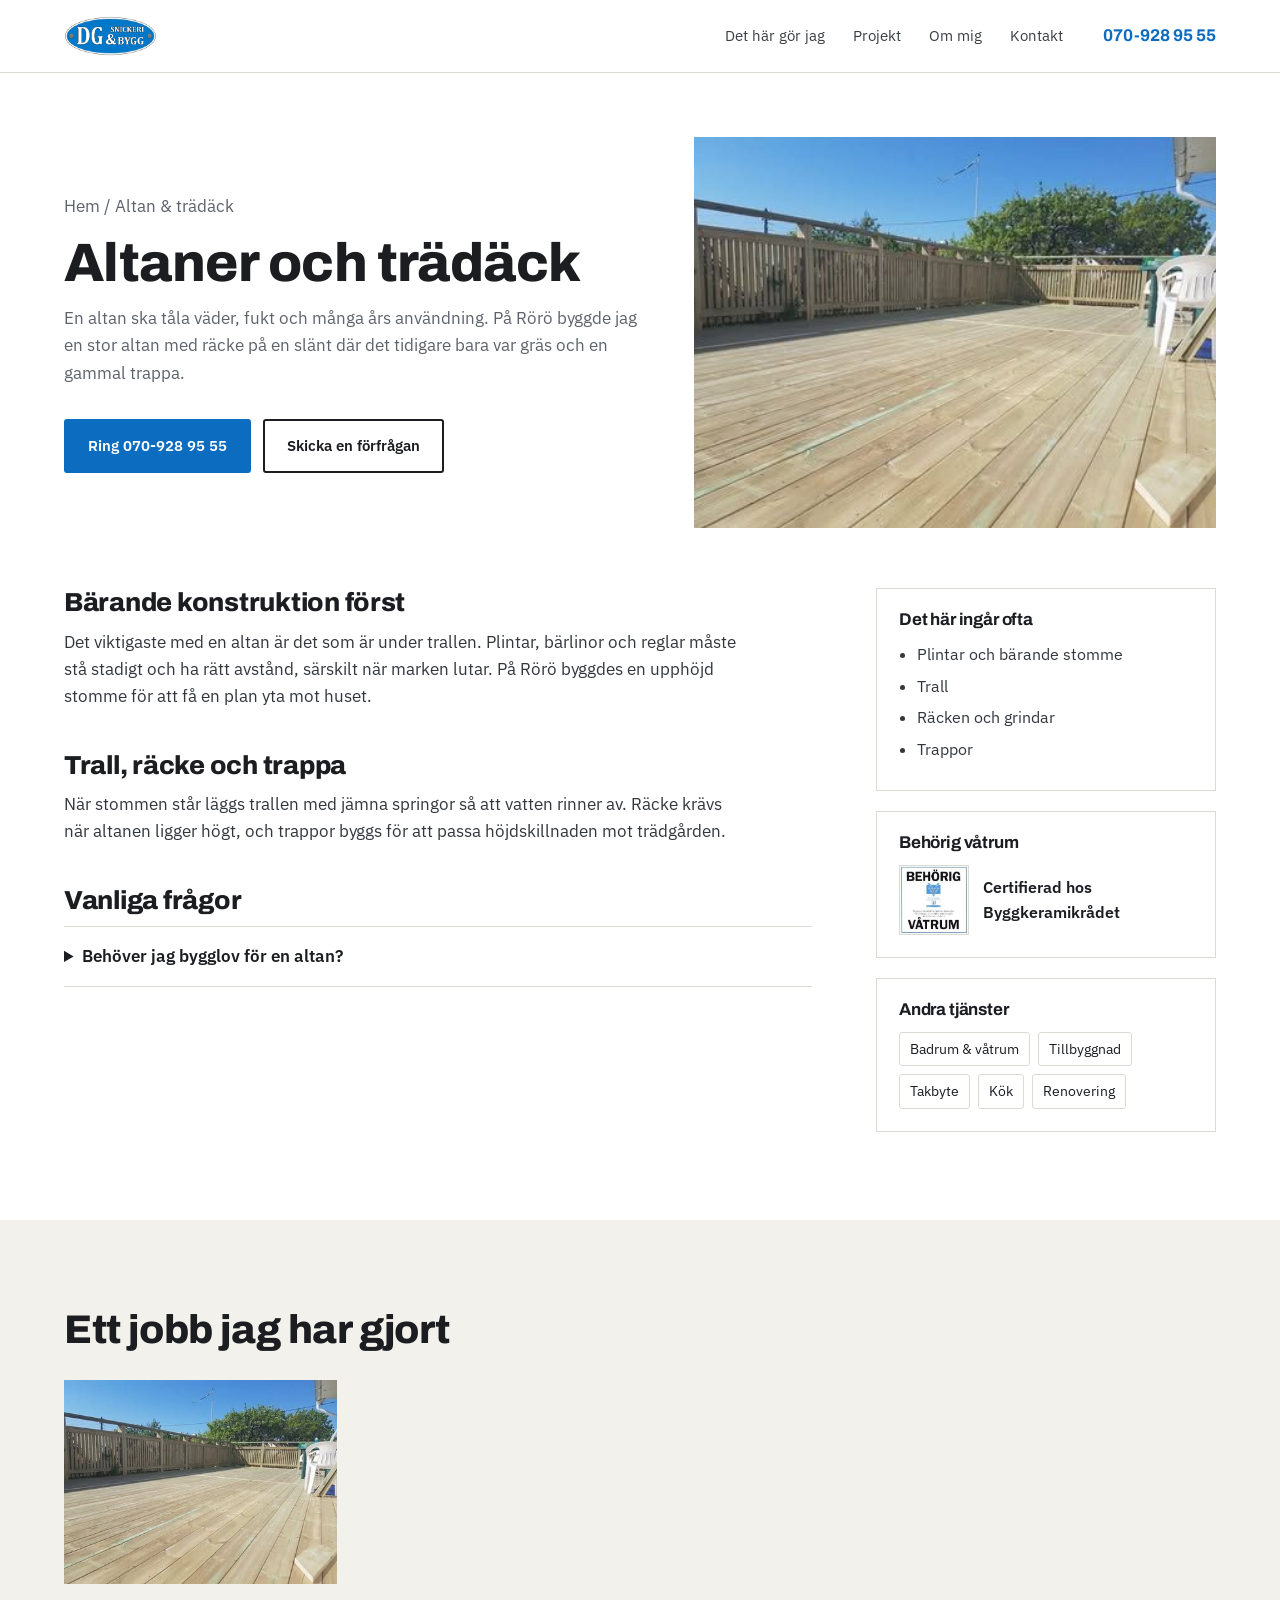
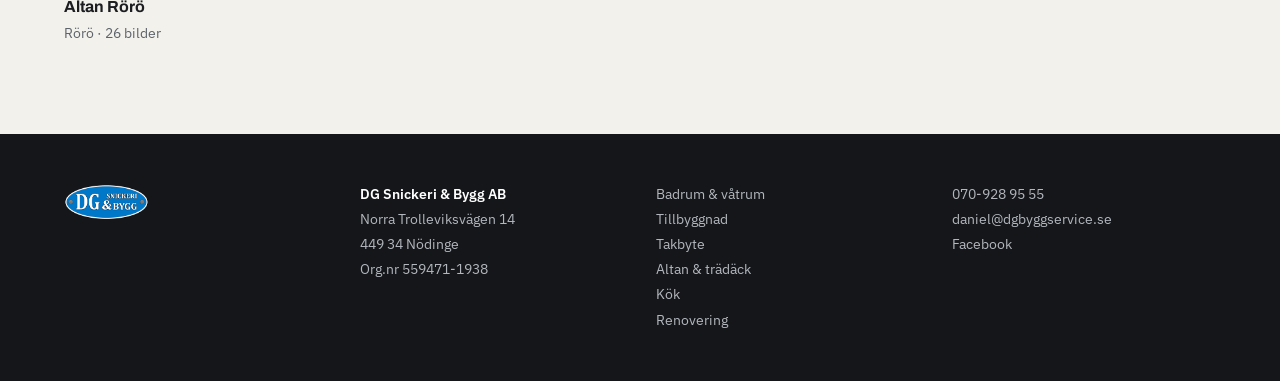
==== altan.html @ cab36a0d "Tjänstesidor med SEO-text, strukturdata och sitemap Egen sida per tjänst (badrum, tillbyggnad, takby" ====
<!doctype html>
<html lang="sv">
<head>
<meta charset="utf-8">
<meta name="viewport" content="width=device-width, initial-scale=1">
<title>Bygga altan och trädäck i Göteborgsregionen | DG Snickeri & Bygg</title>
<meta name="description" content="Altaner, trädäck, räcken och trappor byggda av snickare från Nödinge. Bärande konstruktion, trall och räcke – exempel från en altan på Rörö.">
<link rel="icon" href="assets/img/favicon.png">
<link rel="preconnect" href="https://fonts.googleapis.com">
<link rel="preconnect" href="https://fonts.gstatic.com" crossorigin>
<link href="https://fonts.googleapis.com/css2?family=Archivo:wght@600;700;800&family=IBM+Plex+Sans:wght@400;500;600&display=swap" rel="stylesheet">
<link rel="stylesheet" href="assets/css/style.css?v=4">
<script type="application/ld+json">{"@context": "https://schema.org", "@type": "Service", "name": "Altaner och trädäck", "serviceType": "Altan & trädäck", "description": "Altaner, trädäck, räcken och trappor byggda av snickare från Nödinge. Bärande konstruktion, trall och räcke – exempel från en altan på Rörö.", "provider": {"@type": "HomeAndConstructionBusiness", "name": "DG Snickeri & Bygg AB", "telephone": "+46709289555", "url": "https://elevatestudio018.github.io/dg-snickeri-bygg/"}, "areaServed": ["Ale kommun", "Kungälv", "Göteborg", "Tjörn"], "url": "https://elevatestudio018.github.io/dg-snickeri-bygg/altan.html"}</script>
<script type="application/ld+json">{"@context": "https://schema.org", "@type": "FAQPage", "mainEntity": [{"@type": "Question", "name": "Behöver jag bygglov för en altan?", "acceptedAnswer": {"@type": "Answer", "text": "En altan nära marken kräver oftast inte bygglov, men upphöjda altaner, altaner nära tomtgränsen eller inom vissa detaljplaner kan göra det. Kontrollera med kommunen."}}]}</script>
</head>
<body>
<header class="site"><div class="wrap">
  <a class="logo" href="index.html"><img src="assets/img/logo.png" alt="DG Snickeri &amp; Bygg AB"></a>
  <nav class="main"><a href="index.html#jobb">Det här gör jag</a><a href="projekt.html">Projekt</a><a href="index.html#om">Om mig</a><a href="index.html#kontakt">Kontakt</a></nav>
  <a class="hdr-phone" href="tel:0709289555">070-928 95 55</a>
  <button class="burger" aria-label="Meny"><span></span><span></span><span></span></button>
</div></header>

<section class="page-top svc-top">
  <div class="wrap svc-head">
    <div><p class="crumbs"><a href="index.html">Hem</a> / Altan &amp; trädäck</p><h1>Altaner och trädäck</h1><p class="lead">En altan ska tåla väder, fukt och många års användning. På Rörö byggde jag en stor altan med räcke på en slänt där det tidigare bara var gräs och en gammal trappa.</p>
      <div class="actions"><a class="btn" href="tel:0709289555">Ring 070-928 95 55</a><a class="btn btn-line" href="index.html#kontakt">Skicka en förfrågan</a></div></div>
    <img src="assets/projekt/altan-roro/01.jpg" alt="Altan Rörö">
  </div>
</section>
<section style="padding-top:24px">
  <div class="wrap svc-body">
    <article><h2>Bärande konstruktion först</h2><p>Det viktigaste med en altan är det som är under trallen. Plintar, bärlinor och reglar måste stå stadigt och ha rätt avstånd, särskilt när marken lutar. På Rörö byggdes en upphöjd stomme för att få en plan yta mot huset.</p><h2>Trall, räcke och trappa</h2><p>När stommen står läggs trallen med jämna springor så att vatten rinner av. Räcke krävs när altanen ligger högt, och trappor byggs för att passa höjdskillnaden mot trädgården.</p>
      <h2>Vanliga frågor</h2><div class="faq"><details><summary>Behöver jag bygglov för en altan?</summary><p>En altan nära marken kräver oftast inte bygglov, men upphöjda altaner, altaner nära tomtgränsen eller inom vissa detaljplaner kan göra det. Kontrollera med kommunen.</p></details></div>
    </article>
    <aside><div class="box"><h3>Det här ingår ofta</h3><ul><li>Plintar och bärande stomme</li><li>Trall</li><li>Räcken och grindar</li><li>Trappor</li></ul></div>
      <div class="box"><h3>Behörig våtrum</h3><div class="cert"><img src="assets/img/behorig-vatrum.jpg" alt="BKR Behörig våtrum"><span>Certifierad hos<br>Byggkeramikrådet</span></div></div>
      <div class="box"><h3>Andra tjänster</h3><div class="others"><a href="badrumsrenovering.html">Badrum & våtrum</a><a href="tillbyggnad.html">Tillbyggnad</a><a href="takbyte.html">Takbyte</a><a href="kok.html">Kök</a><a href="renovering.html">Renovering</a></div></div></aside>
  </div>
</section>
<section class="paper">
  <div class="wrap"><h2>Ett jobb jag har gjort</h2><div class="refs"><a class="refcard" href="projekt.html?kategori=Utemiljö"><img loading="lazy" src="assets/projekt/altan-roro/01.jpg" alt="Altan Rörö"><b>Altan Rörö</b><span>Rörö · 26 bilder</span></a></div></div>
</section>

<footer class="site"><div class="wrap">
  <div class="fcols">
    <div><img class="flogo" src="assets/img/logo.png" alt="DG Snickeri &amp; Bygg"></div>
    <div><b>DG Snickeri &amp; Bygg AB</b><br>Norra Trolleviksvägen 14<br>449 34 Nödinge<br>Org.nr 559471-1938</div>
    <div><a href="badrumsrenovering.html">Badrum & våtrum</a><br><a href="tillbyggnad.html">Tillbyggnad</a><br><a href="takbyte.html">Takbyte</a><br><a href="altan.html">Altan & trädäck</a><br><a href="kok.html">Kök</a><br><a href="renovering.html">Renovering</a><br></div>
    <div><a href="tel:0709289555">070-928 95 55</a><br><a href="mailto:daniel@dgbyggservice.se">daniel@dgbyggservice.se</a><br><a href="https://www.facebook.com/pages/DG-Snickeri-Bygg-AB/765867246837613" target="_blank" rel="noopener">Facebook</a></div>
  </div>
</div></footer>
<div class="lb" id="lb">
  <div class="lb-top"><div><h3 id="lb-title" style="display:inline"></h3><span id="lb-count"></span></div><button class="lb-close" aria-label="Stäng">✕</button></div>
  <div class="lb-stage"><button class="lb-nav prev" aria-label="Föregående">‹</button><img id="lb-img" alt=""><button class="lb-nav next" aria-label="Nästa">›</button></div>
  <div class="lb-thumbs"></div>
</div>
<script src="assets/data/projects.js?v=4"></script>
<script src="assets/js/main.js?v=4"></script>
</body>
</html>
---- assets/css/style.css ----
:root{
  --ink:#1b1d21;--muted:#5d636b;--line:#dcdad4;--paper:#f3f1ec;--blue:#0b6cc0;--blue-d:#08549a;--dark:#14161a;
  --max:1200px;
}
*{box-sizing:border-box;margin:0;padding:0}
html{scroll-behavior:smooth}
body{font-family:"IBM Plex Sans",system-ui,sans-serif;color:var(--ink);background:#fff;line-height:1.6;font-size:16px;-webkit-font-smoothing:antialiased}
img{display:block;max-width:100%}
a{color:inherit}
h1,h2,h3{font-family:"Archivo",sans-serif;line-height:1.1;letter-spacing:-.01em}
h2{font-size:clamp(28px,3.2vw,40px);font-weight:800;margin-bottom:28px}
.wrap{max-width:var(--max);margin:0 auto;padding:0 24px}
section{padding:88px 0}
.paper{background:var(--paper)}

.btn{display:inline-block;background:var(--blue);color:#fff;text-decoration:none;font-weight:600;font-size:15px;padding:13px 22px;border-radius:3px;border:2px solid var(--blue);cursor:pointer;font-family:inherit}
.btn:hover{background:var(--blue-d);border-color:var(--blue-d)}
.btn-line{background:transparent;color:var(--ink);border-color:var(--ink)}
.btn-line:hover{background:var(--ink);color:#fff;border-color:var(--ink)}
.more{display:inline-block;margin-top:22px;font-weight:600;color:var(--blue);text-decoration:none}
.more:hover{text-decoration:underline}

/* Header */
header.site{position:sticky;top:0;z-index:50;background:#fff;border-bottom:1px solid var(--line)}
header.site .wrap{display:flex;align-items:center;gap:40px;height:72px}
.logo img{height:44px;width:auto}
nav.main{display:flex;gap:28px;margin-left:auto;font-size:15px}
nav.main a{text-decoration:none;color:#3a3e45}
nav.main a:hover{color:var(--blue)}
.hdr-phone{font-family:Archivo;font-weight:700;font-size:17px;text-decoration:none;color:var(--blue)}
.burger{display:none;background:none;border:0;cursor:pointer;padding:6px}
.burger span{display:block;width:22px;height:2px;background:var(--ink);margin:5px 0}

/* Hero: text + real photos at close to their own resolution */
.hero{display:grid;grid-template-columns:minmax(0,1fr) minmax(0,1.15fr);min-height:calc(100vh - 72px);min-height:calc(100svh - 72px);padding:0;border-bottom:1px solid var(--line)}
.hero-text{display:flex;flex-direction:column;justify-content:center;padding:60px 56px 60px max(24px,calc((100vw - var(--max))/2 + 24px))}
.kicker{font-size:14px;color:var(--muted);margin-bottom:18px}
.hero h1{font-size:clamp(36px,4.2vw,58px);font-weight:800;margin-bottom:22px}
.lead{font-size:18px;color:#3d4249;max-width:520px}
.actions{display:flex;gap:12px;flex-wrap:wrap;margin-top:32px}
.hero-grid{display:grid;grid-template-columns:1fr 1fr 1fr;grid-template-rows:1fr 1fr;gap:6px;padding:6px 0 6px 6px;min-height:0}
.hero-grid img{width:100%;height:100%;object-fit:cover;min-height:0}
.hero-grid .g1{grid-row:span 2}
.hero-grid .g2{grid-column:span 2}

/* Jobs list */
.jobs{display:grid;grid-template-columns:1fr 1fr;gap:0 48px;border-top:1px solid var(--line)}
.job{display:grid;grid-template-columns:150px 1fr;gap:22px;padding:24px 0;border-bottom:1px solid var(--line);text-decoration:none}
.job img{width:150px;height:112px;object-fit:cover}
.job h3{font-size:21px;font-weight:700;margin-bottom:6px}
.job p{color:var(--muted);font-size:15px}
.job .ref{display:block;margin-top:8px;font-size:14px;color:var(--blue);font-weight:500}
.job:hover h3{color:var(--blue)}

/* Bathroom steps */
.split-head{display:grid;grid-template-columns:1.2fr 1fr;gap:48px;align-items:end;margin-bottom:32px}
.split-head h2{margin:0}
.split-head p{color:var(--muted)}
.steps{display:grid;grid-template-columns:repeat(6,1fr);gap:10px}
.steps img{width:100%;aspect-ratio:3/4;object-fit:cover}
.steps figcaption{font-size:14px;margin-top:8px;color:#3d4249}
.steps b{font-family:Archivo;color:var(--blue);margin-right:4px}

/* Before / after */
.ba{display:grid;grid-template-columns:1fr 1fr 1fr;gap:24px;align-items:start}
.ba p{color:var(--muted)}
.ba figure img{width:100%;aspect-ratio:3/4;object-fit:cover}
.ba figcaption{font-family:Archivo;font-weight:700;margin-top:8px}

/* About */
.about{display:grid;grid-template-columns:5fr 7fr;gap:64px;align-items:center}
.portrait{width:100%;aspect-ratio:4/5;object-fit:cover;object-position:center 35%}
.about p{margin-bottom:14px;font-size:17px;max-width:600px}
.cert{display:flex;align-items:center;gap:14px;margin-top:26px;font-weight:600}
.cert img{width:70px;height:70px;object-fit:cover;border:1px solid var(--line)}
.cert small{font-weight:400;color:var(--muted)}

/* Contact */
.contact{display:grid;grid-template-columns:1fr 1fr;gap:72px}
.contact p{margin-bottom:14px;color:#3d4249}
.contact .big a{font-family:Archivo;font-weight:800;font-size:clamp(30px,3.6vw,44px);color:var(--blue);text-decoration:none}
.contact .fb{color:var(--muted);font-size:15px}
form.quote{display:grid;gap:14px;align-content:start}
.form-intro{color:var(--muted)}
form.quote label{display:grid;gap:5px;font-size:14px;font-weight:500}
form.quote input,form.quote textarea{font:inherit;font-size:15px;padding:11px 12px;border:1px solid #c9c6bf;border-radius:3px;background:#fff}
form.quote input:focus,form.quote textarea:focus{outline:2px solid var(--blue);border-color:transparent}
form.quote textarea{min-height:120px;resize:vertical}
form.quote .btn{justify-self:start}

/* Footer */
footer.site{background:var(--dark);color:#b3b7bd;padding:48px 0;font-size:14px;line-height:1.8}
footer.site a{color:#b3b7bd;text-decoration:none}
footer.site a:hover{color:#fff}
footer.site b{color:#fff;font-weight:600}
.fcols{display:grid;grid-template-columns:1fr 1fr 1fr;gap:32px;align-items:start}
.flogo{height:40px}

/* Projects page */
.page-top{padding:64px 0 36px}
.page-top h1{font-size:clamp(36px,4.5vw,54px);font-weight:800;margin-bottom:12px}
.page-top p{color:var(--muted);max-width:620px;font-size:17px}
.filters{display:flex;gap:8px;flex-wrap:wrap;margin-bottom:32px}
.filters button{font:inherit;font-size:14px;padding:7px 14px;border:1px solid var(--line);background:#fff;border-radius:3px;cursor:pointer}
.filters button.on,.filters button:hover{background:var(--ink);color:#fff;border-color:var(--ink)}
.pcards{display:grid;grid-template-columns:repeat(3,1fr);gap:32px 24px}
.pcard{cursor:pointer}
.pcard .ph{position:relative;aspect-ratio:4/3;overflow:hidden;background:var(--paper)}
.pcard .ph img{width:100%;height:100%;object-fit:cover}
.pcard .cnt{position:absolute;right:0;bottom:0;background:var(--ink);color:#fff;font-size:12px;padding:3px 8px}
.pc-t{display:flex;justify-content:space-between;align-items:baseline;gap:10px;margin-top:12px}
.pc-t h3{font-size:18px;font-weight:700}
.pcard:hover h3{color:var(--blue)}
.tag{font-size:13px;color:var(--muted);white-space:nowrap}
.pcard p{color:var(--muted);font-size:14px}

/* Lightbox */
.lb{position:fixed;inset:0;background:rgba(10,11,13,.96);z-index:100;display:none;flex-direction:column}
.lb.open{display:flex}
.lb-top{display:flex;justify-content:space-between;align-items:center;padding:16px 24px;color:#fff}
.lb-top h3{font-size:17px}.lb-top span{color:#9aa0a8;font-size:13px;margin-left:12px}
.lb-close,.lb-nav{background:rgba(255,255,255,.1);border:0;color:#fff;width:44px;height:44px;border-radius:3px;cursor:pointer;font-size:22px;display:grid;place-items:center;flex:0 0 auto}
.lb-close:hover,.lb-nav:hover{background:rgba(255,255,255,.22)}
.lb-stage{flex:1;display:flex;align-items:center;justify-content:center;gap:16px;padding:0 20px;min-height:0}
.lb-stage img{max-height:100%;max-width:calc(100% - 140px);object-fit:contain}
.lb-thumbs{display:flex;gap:6px;overflow-x:auto;padding:14px 24px}
.lb-thumbs img{height:60px;width:80px;object-fit:cover;opacity:.45;cursor:pointer;flex:0 0 auto}
.lb-thumbs img.on{opacity:1;outline:2px solid var(--blue)}

/* No scroll-in animations */
.reveal{opacity:1}

@media (max-width:1024px){
  nav.main{display:none}
  .burger{display:block}
  .hdr-phone{margin-left:auto}
  nav.main.open{display:flex;position:absolute;top:72px;left:0;right:0;flex-direction:column;background:#fff;padding:18px 24px;border-bottom:1px solid var(--line);gap:14px;margin:0}
  .hero{grid-template-columns:1fr;min-height:0}
  .hero-text{padding:56px 24px 40px}
  .hero-grid{height:60vh;padding:0 6px 6px}
  .jobs,.about,.contact,.split-head{grid-template-columns:1fr;gap:32px}
  .steps{grid-template-columns:repeat(3,1fr)}
  .ba{grid-template-columns:1fr 1fr}
  .ba>div{grid-column:1/-1}
  .pcards{grid-template-columns:1fr 1fr}
}
@media (max-width:640px){
  section{padding:64px 0}
  .wrap{padding:0 16px}
  .hero-text{padding:44px 16px 32px}
  .hdr-phone{font-size:15px}
  .hero-grid{grid-template-columns:1fr 1fr;grid-template-rows:1fr 1fr 1fr;height:80vh}
  .hero-grid .g1{grid-row:span 1}
  .job{grid-template-columns:96px 1fr;gap:16px}
  .job img{width:96px;height:80px}
  .steps{grid-template-columns:1fr 1fr}
  .pcards,.fcols{grid-template-columns:1fr}
  .lb-stage img{max-width:100%}
  .lb-nav{position:absolute;bottom:96px}
  .lb-nav.prev{left:20px}.lb-nav.next{right:20px}
}

/* Service pages */
.crumbs{font-size:14px;color:var(--muted);margin-bottom:14px}
.crumbs a{text-decoration:none}.crumbs a:hover{color:var(--blue)}
.svc-head{display:grid;grid-template-columns:1.1fr 1fr;gap:56px;align-items:center}
.svc-head img{width:100%;aspect-ratio:4/3;object-fit:cover}
.svc-head .lead{margin-top:6px}
.svc-body{display:grid;grid-template-columns:minmax(0,1fr) 340px;gap:64px;align-items:start}
.svc-body article h2{font-size:26px;margin:40px 0 12px}
.svc-body article h2:first-child{margin-top:0}
.svc-body article p{font-size:17px;color:#33373d;max-width:680px}
.faq details{border-top:1px solid var(--line);padding:16px 0}
.faq details:last-child{border-bottom:1px solid var(--line)}
.faq summary{font-weight:600;cursor:pointer;font-size:17px}
.faq details p{margin-top:10px;font-size:16px}
aside{display:grid;gap:20px;position:sticky;top:96px}
.box{border:1px solid var(--line);padding:22px}
.box h3{font-size:17px;margin-bottom:12px}
.box ul{padding-left:18px;color:#33373d}
.box li{margin-bottom:6px}
.box .cert{margin:0}
.others{display:flex;flex-wrap:wrap;gap:8px}
.others a{font-size:14px;border:1px solid var(--line);padding:5px 10px;text-decoration:none;border-radius:3px}
.others a:hover{border-color:var(--ink)}
.refs{display:grid;grid-template-columns:repeat(4,1fr);gap:20px}
.refcard{text-decoration:none}
.refcard img{width:100%;aspect-ratio:4/3;object-fit:cover;margin-bottom:10px}
.refcard b{display:block;font-family:Archivo}
.refcard span{font-size:14px;color:var(--muted)}
.refcard:hover b{color:var(--blue)}
.fcols{grid-template-columns:1fr 1fr 1fr 1fr}
@media (max-width:1024px){.svc-head,.svc-body{grid-template-columns:1fr;gap:32px}aside{position:static}.refs{grid-template-columns:1fr 1fr}.fcols{grid-template-columns:1fr 1fr}}
@media (max-width:640px){.refs,.fcols{grid-template-columns:1fr}}
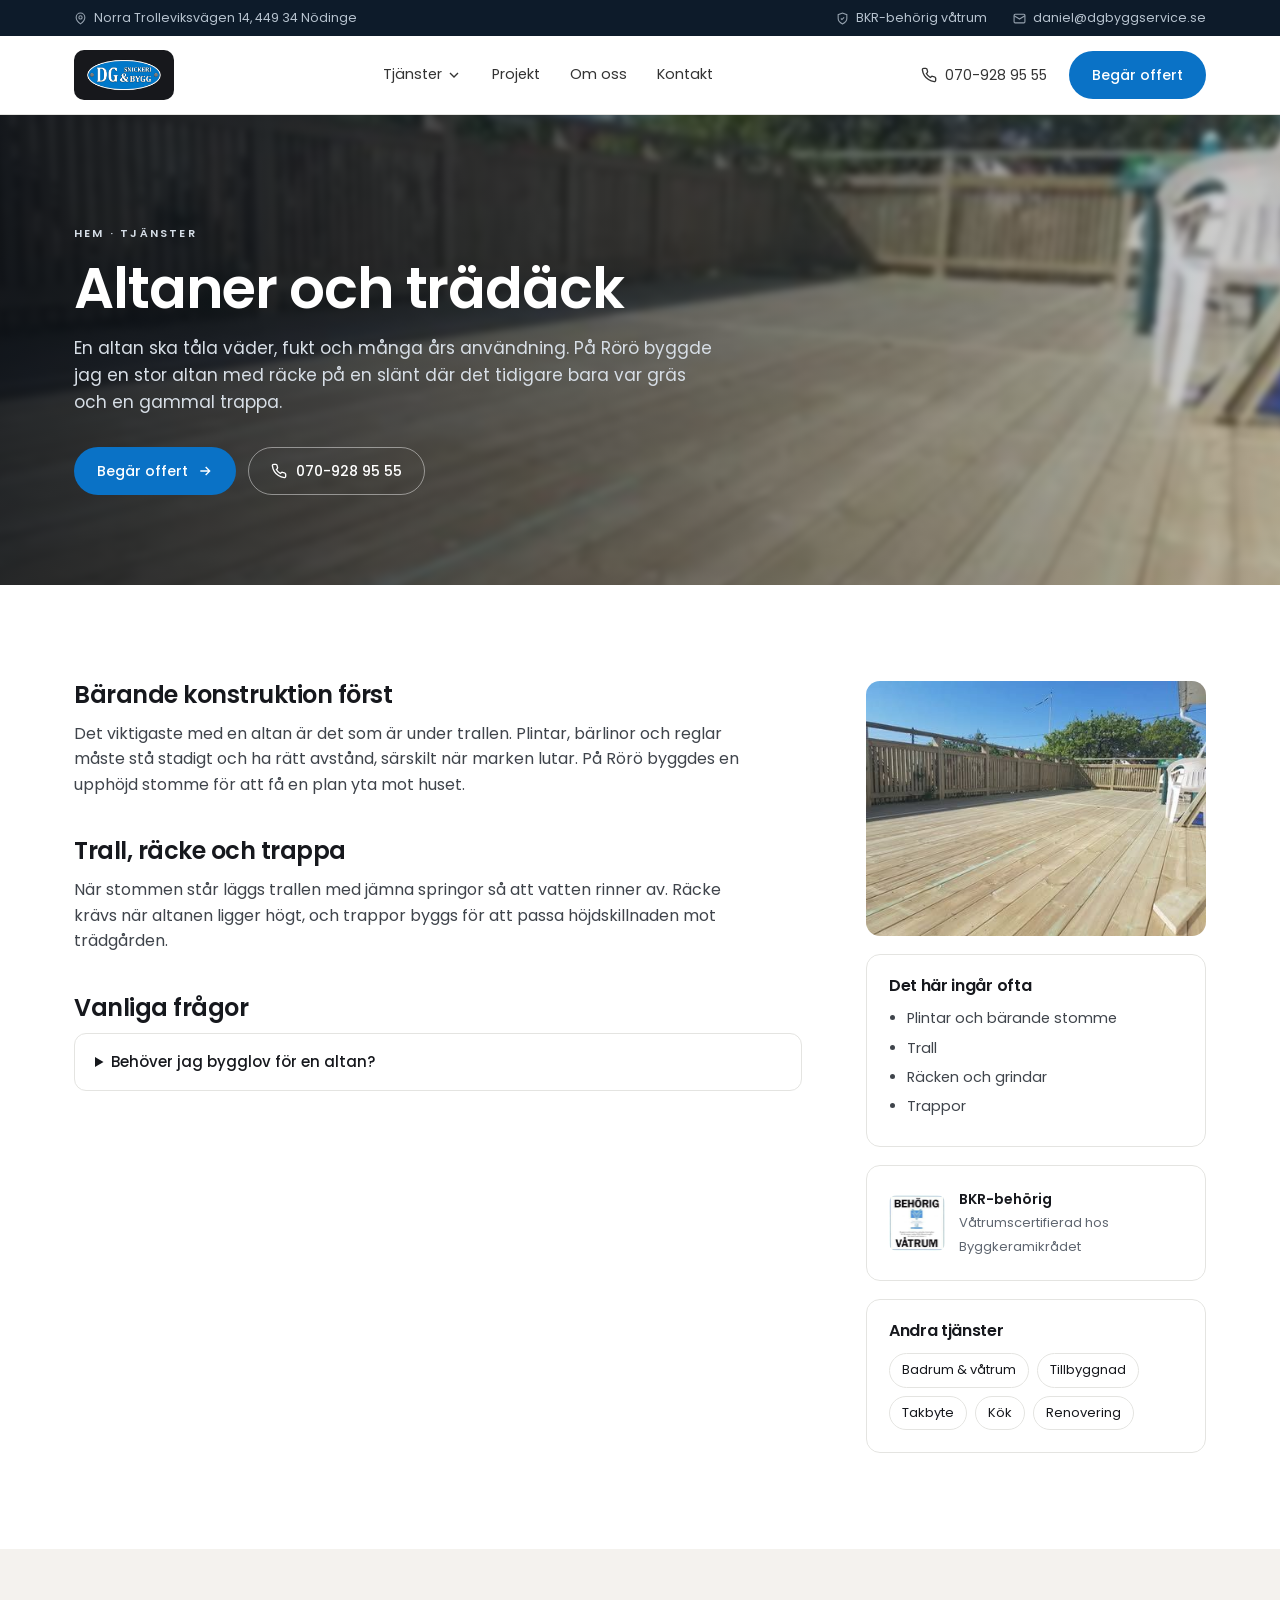
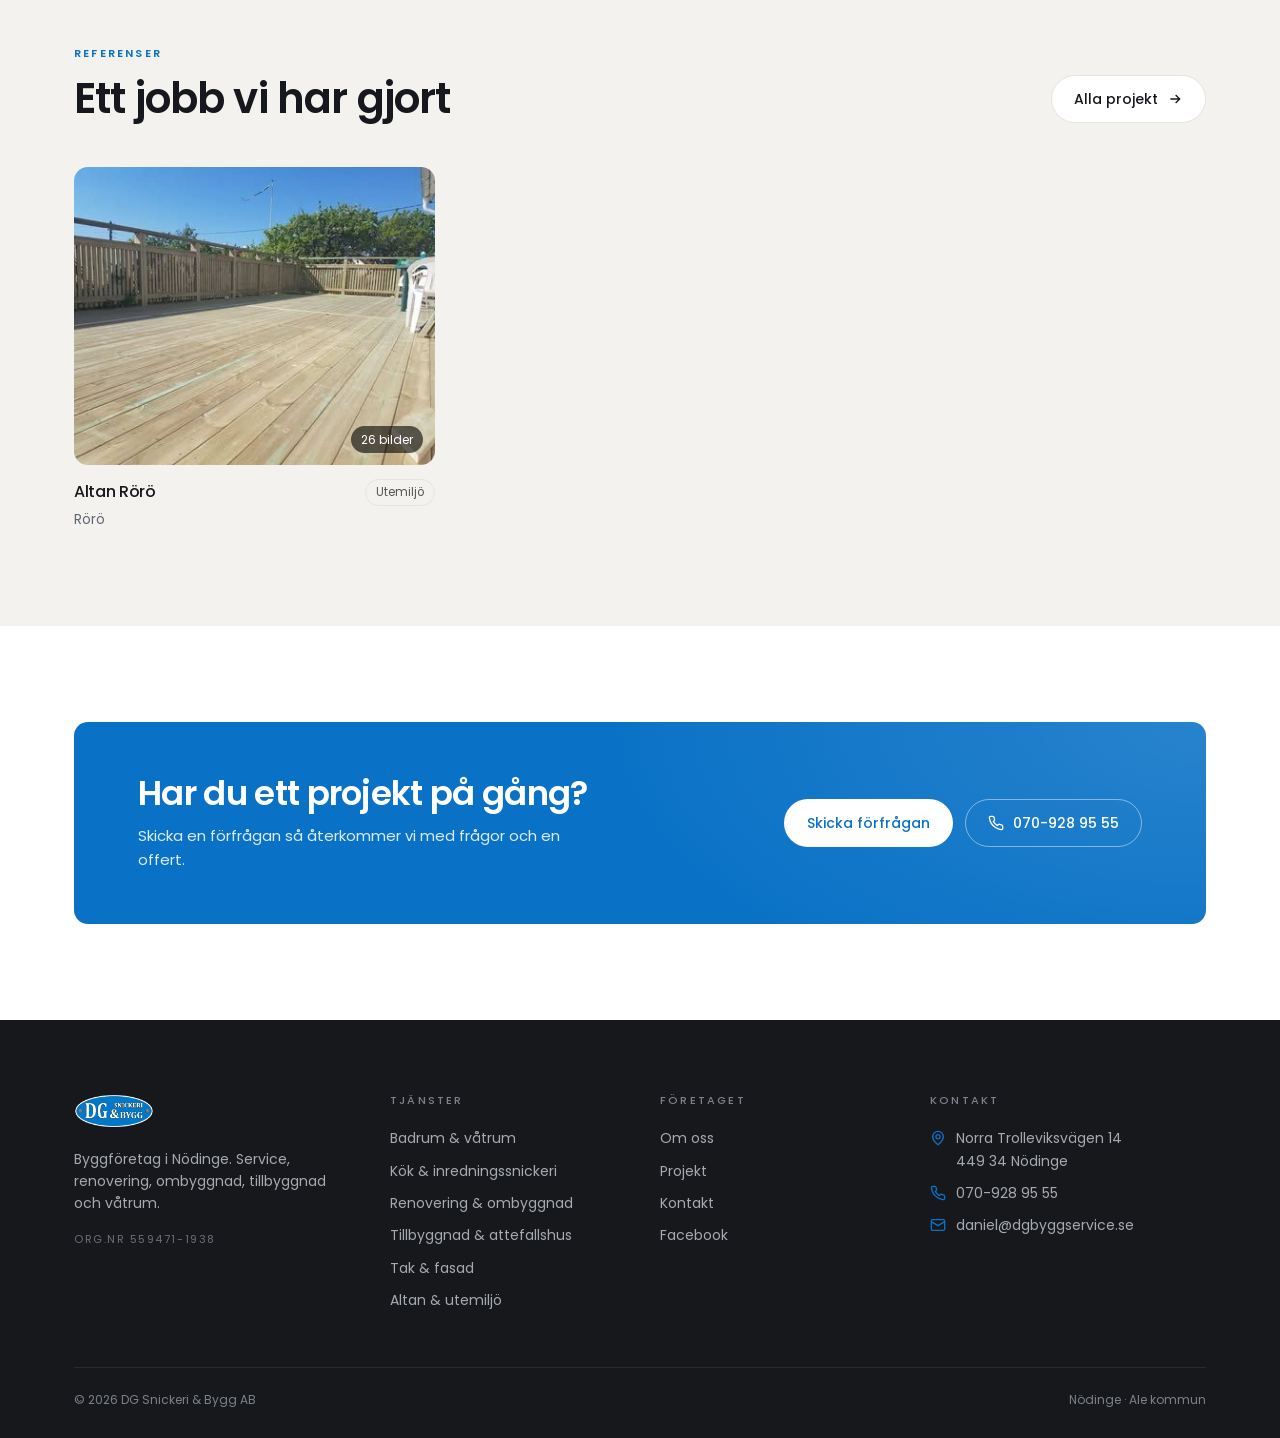
==== commit dcb5ed92: "Tjänstesidor med SEO-text, strukturdata och sitemap En sida per tjänst i sajtens nuvarande design, m" ====
--- a/altan.html
+++ b/altan.html
@@ -5,50 +5,77 @@
 <meta name="viewport" content="width=device-width, initial-scale=1">
 <title>Bygga altan och trädäck i Göteborgsregionen | DG Snickeri & Bygg</title>
 <meta name="description" content="Altaner, trädäck, räcken och trappor byggda av snickare från Nödinge. Bärande konstruktion, trall och räcke – exempel från en altan på Rörö.">
+<meta property="og:title" content="Bygga altan och trädäck i Göteborgsregionen | DG Snickeri & Bygg">
+<meta property="og:description" content="Altaner, trädäck, räcken och trappor byggda av snickare från Nödinge. Bärande konstruktion, trall och räcke – exempel från en altan på Rörö.">
+<meta property="og:image" content="https://elevatestudio018.github.io/dg-snickeri-bygg/assets/img/hero.jpg">
 <link rel="icon" href="assets/img/favicon.png">
 <link rel="preconnect" href="https://fonts.googleapis.com">
 <link rel="preconnect" href="https://fonts.gstatic.com" crossorigin>
-<link href="https://fonts.googleapis.com/css2?family=Archivo:wght@600;700;800&family=IBM+Plex+Sans:wght@400;500;600&display=swap" rel="stylesheet">
+<link href="https://fonts.googleapis.com/css2?family=Poppins:wght@400;500;600;700&display=swap" rel="stylesheet">
 <link rel="stylesheet" href="assets/css/style.css?v=4">
 <script type="application/ld+json">{"@context": "https://schema.org", "@type": "Service", "name": "Altaner och trädäck", "serviceType": "Altan & trädäck", "description": "Altaner, trädäck, räcken och trappor byggda av snickare från Nödinge. Bärande konstruktion, trall och räcke – exempel från en altan på Rörö.", "provider": {"@type": "HomeAndConstructionBusiness", "name": "DG Snickeri & Bygg AB", "telephone": "+46709289555", "url": "https://elevatestudio018.github.io/dg-snickeri-bygg/"}, "areaServed": ["Ale kommun", "Kungälv", "Göteborg", "Tjörn"], "url": "https://elevatestudio018.github.io/dg-snickeri-bygg/altan.html"}</script>
 <script type="application/ld+json">{"@context": "https://schema.org", "@type": "FAQPage", "mainEntity": [{"@type": "Question", "name": "Behöver jag bygglov för en altan?", "acceptedAnswer": {"@type": "Answer", "text": "En altan nära marken kräver oftast inte bygglov, men upphöjda altaner, altaner nära tomtgränsen eller inom vissa detaljplaner kan göra det. Kontrollera med kommunen."}}]}</script>
 </head>
 <body>
+<div class="topbar"><div class="wrap">
+  <span><svg viewBox="0 0 24 24" fill="none" stroke="currentColor" stroke-width="2"><path d="M20 10c0 6-8 12-8 12s-8-6-8-12a8 8 0 0 1 16 0z"/><circle cx="12" cy="10" r="3"/></svg>Norra Trolleviksvägen 14, 449 34 Nödinge</span>
+  <span class="tb-r"><span><svg viewBox="0 0 24 24" fill="none" stroke="currentColor" stroke-width="2"><path d="M12 22s8-4 8-10V5l-8-3-8 3v7c0 6 8 10 8 10z"/><path d="m9 12 2 2 4-4"/></svg>BKR-behörig våtrum</span><a href="mailto:daniel@dgbyggservice.se"><svg viewBox="0 0 24 24" fill="none" stroke="currentColor" stroke-width="2"><rect x="2" y="4" width="20" height="16" rx="2"/><path d="m22 7-10 6L2 7"/></svg>daniel@dgbyggservice.se</a></span>
+</div></div>
 <header class="site"><div class="wrap">
   <a class="logo" href="index.html"><img src="assets/img/logo.png" alt="DG Snickeri &amp; Bygg AB"></a>
-  <nav class="main"><a href="index.html#jobb">Det här gör jag</a><a href="projekt.html">Projekt</a><a href="index.html#om">Om mig</a><a href="index.html#kontakt">Kontakt</a></nav>
-  <a class="hdr-phone" href="tel:0709289555">070-928 95 55</a>
-  <button class="burger" aria-label="Meny"><span></span><span></span><span></span></button>
+  <nav class="main">
+    <div class="dd"><a href="index.html#tjanster">Tjänster <svg viewBox="0 0 24 24" fill="none" stroke="currentColor" stroke-width="2"><path d="m6 9 6 6 6-6"/></svg></a><div class="dd-menu"><a href="badrumsrenovering.html">Badrum & våtrum</a><a href="kok.html">Kök & inredningssnickeri</a><a href="renovering.html">Renovering & ombyggnad</a><a href="tillbyggnad.html">Tillbyggnad & attefallshus</a><a href="takbyte.html">Tak & fasad</a><a href="altan.html">Altan & utemiljö</a></div></div>
+    <a href="projekt.html">Projekt</a><a href="index.html#om-oss">Om oss</a><a href="index.html#kontakt">Kontakt</a>
+  </nav>
+  <div class="hdr-cta">
+    <a class="hdr-phone" href="tel:0709289555"><svg viewBox="0 0 24 24" fill="none" stroke="currentColor" stroke-width="2"><path d="M22 16.9v3a2 2 0 0 1-2.2 2 19.8 19.8 0 0 1-8.6-3.1 19.5 19.5 0 0 1-6-6A19.8 19.8 0 0 1 2.1 4.2 2 2 0 0 1 4.1 2h3a2 2 0 0 1 2 1.7c.1.9.4 1.8.7 2.7a2 2 0 0 1-.5 2.1L8 9.8a16 16 0 0 0 6 6l1.3-1.3a2 2 0 0 1 2.1-.4c.9.3 1.8.6 2.7.7a2 2 0 0 1 1.7 2z"/></svg> 070-928 95 55</a>
+    <a class="btn btn-primary" href="index.html#kontakt">Begär offert</a>
+    <button class="burger" aria-label="Meny"><span></span><span></span><span></span></button>
+  </div>
 </div></header>
 
-<section class="page-top svc-top">
-  <div class="wrap svc-head">
-    <div><p class="crumbs"><a href="index.html">Hem</a> / Altan &amp; trädäck</p><h1>Altaner och trädäck</h1><p class="lead">En altan ska tåla väder, fukt och många års användning. På Rörö byggde jag en stor altan med räcke på en slänt där det tidigare bara var gräs och en gammal trappa.</p>
-      <div class="actions"><a class="btn" href="tel:0709289555">Ring 070-928 95 55</a><a class="btn btn-line" href="index.html#kontakt">Skicka en förfrågan</a></div></div>
-    <img src="assets/projekt/altan-roro/01.jpg" alt="Altan Rörö">
+<section class="phead">
+  <div class="hero-bg" style="background-image:url('assets/projekt/altan-roro/01.jpg');filter:blur(3px);transform:scale(1.05)"></div>
+  <div class="wrap"><span class="eyebrow light"><a href="index.html">Hem</a> · Tjänster</span><h1>Altaner och trädäck</h1>
+    <p class="lead">En altan ska tåla väder, fukt och många års användning. På Rörö byggde jag en stor altan med räcke på en slänt där det tidigare bara var gräs och en gammal trappa.</p>
+    <div class="actions" style="display:flex;gap:12px;flex-wrap:wrap;margin-top:30px"><a class="btn btn-primary" href="index.html#kontakt">Begär offert <svg viewBox="0 0 24 24" fill="none" stroke="currentColor" stroke-width="2"><path d="M5 12h14M13 6l6 6-6 6"/></svg></a><a class="btn btn-ghost-light" href="tel:0709289555"><svg viewBox="0 0 24 24" fill="none" stroke="currentColor" stroke-width="2"><path d="M22 16.9v3a2 2 0 0 1-2.2 2 19.8 19.8 0 0 1-8.6-3.1 19.5 19.5 0 0 1-6-6A19.8 19.8 0 0 1 2.1 4.2 2 2 0 0 1 4.1 2h3a2 2 0 0 1 2 1.7c.1.9.4 1.8.7 2.7a2 2 0 0 1-.5 2.1L8 9.8a16 16 0 0 0 6 6l1.3-1.3a2 2 0 0 1 2.1-.4c.9.3 1.8.6 2.7.7a2 2 0 0 1 1.7 2z"/></svg> 070-928 95 55</a></div></div>
+</section>
+<section>
+  <div class="wrap svc-body">
+    <article><h2>Bärande konstruktion först</h2><p>Det viktigaste med en altan är det som är under trallen. Plintar, bärlinor och reglar måste stå stadigt och ha rätt avstånd, särskilt när marken lutar. På Rörö byggdes en upphöjd stomme för att få en plan yta mot huset.</p><h2>Trall, räcke och trappa</h2><p>När stommen står läggs trallen med jämna springor så att vatten rinner av. Räcke krävs när altanen ligger högt, och trappor byggs för att passa höjdskillnaden mot trädgården.</p>
+      <h2>Vanliga frågor</h2><div class="faq"><details><summary>Behöver jag bygglov för en altan?</summary><p>En altan nära marken kräver oftast inte bygglov, men upphöjda altaner, altaner nära tomtgränsen eller inom vissa detaljplaner kan göra det. Kontrollera med kommunen.</p></details></div></article>
+    <aside>
+      <img class="aside-img" src="assets/projekt/altan-roro/01.jpg" alt="Altan Rörö">
+      <div class="box"><h3>Det här ingår ofta</h3><ul><li>Plintar och bärande stomme</li><li>Trall</li><li>Räcken och grindar</li><li>Trappor</li></ul></div>
+      <div class="box"><div class="bkr"><img src="assets/img/behorig-vatrum.jpg" alt="BKR Behörig våtrum"><div><b>BKR-behörig</b><span>Våtrumscertifierad hos Byggkeramikrådet</span></div></div></div>
+      <div class="box"><h3>Andra tjänster</h3><div class="others"><a href="badrumsrenovering.html">Badrum & våtrum</a><a href="tillbyggnad.html">Tillbyggnad</a><a href="takbyte.html">Takbyte</a><a href="kok.html">Kök</a><a href="renovering.html">Renovering</a></div></div>
+    </aside>
   </div>
 </section>
-<section style="padding-top:24px">
-  <div class="wrap svc-body">
-    <article><h2>Bärande konstruktion först</h2><p>Det viktigaste med en altan är det som är under trallen. Plintar, bärlinor och reglar måste stå stadigt och ha rätt avstånd, särskilt när marken lutar. På Rörö byggdes en upphöjd stomme för att få en plan yta mot huset.</p><h2>Trall, räcke och trappa</h2><p>När stommen står läggs trallen med jämna springor så att vatten rinner av. Räcke krävs när altanen ligger högt, och trappor byggs för att passa höjdskillnaden mot trädgården.</p>
-      <h2>Vanliga frågor</h2><div class="faq"><details><summary>Behöver jag bygglov för en altan?</summary><p>En altan nära marken kräver oftast inte bygglov, men upphöjda altaner, altaner nära tomtgränsen eller inom vissa detaljplaner kan göra det. Kontrollera med kommunen.</p></details></div>
-    </article>
-    <aside><div class="box"><h3>Det här ingår ofta</h3><ul><li>Plintar och bärande stomme</li><li>Trall</li><li>Räcken och grindar</li><li>Trappor</li></ul></div>
-      <div class="box"><h3>Behörig våtrum</h3><div class="cert"><img src="assets/img/behorig-vatrum.jpg" alt="BKR Behörig våtrum"><span>Certifierad hos<br>Byggkeramikrådet</span></div></div>
-      <div class="box"><h3>Andra tjänster</h3><div class="others"><a href="badrumsrenovering.html">Badrum & våtrum</a><a href="tillbyggnad.html">Tillbyggnad</a><a href="takbyte.html">Takbyte</a><a href="kok.html">Kök</a><a href="renovering.html">Renovering</a></div></div></aside>
-  </div>
+<section class="beige">
+  <div class="wrap"><div class="sec-head"><div><span class="eyebrow">Referenser</span><h2>Ett jobb vi har gjort</h2></div>
+    <a class="btn btn-outline" href="projekt.html">Alla projekt <svg viewBox="0 0 24 24" fill="none" stroke="currentColor" stroke-width="2"><path d="M5 12h14M13 6l6 6-6 6"/></svg></a></div>
+    <div class="pcards"><a class="pcard" href="projekt.html?kategori=Utemiljö"><div class="ph"><img loading="lazy" src="assets/projekt/altan-roro/01.jpg" alt="Altan Rörö"><span class="cnt">26 bilder</span></div><div class="pc-t"><h3>Altan Rörö</h3><span class="tag">Utemiljö</span></div><p>Rörö</p></a></div></div>
 </section>
-<section class="paper">
-  <div class="wrap"><h2>Ett jobb jag har gjort</h2><div class="refs"><a class="refcard" href="projekt.html?kategori=Utemiljö"><img loading="lazy" src="assets/projekt/altan-roro/01.jpg" alt="Altan Rörö"><b>Altan Rörö</b><span>Rörö · 26 bilder</span></a></div></div>
-</section>
+<div style="padding-top:96px"></div>
+<section class="cta-wrap"><div class="wrap"><div class="cta-box reveal">
+  <div><h2>Har du ett projekt på gång?</h2><p>Skicka en förfrågan så återkommer vi med frågor och en offert.</p></div>
+  <div class="cta-btns"><a class="btn btn-white" href="index.html#kontakt">Skicka förfrågan</a><a class="btn btn-ghost-light" href="tel:0709289555"><svg viewBox="0 0 24 24" fill="none" stroke="currentColor" stroke-width="2"><path d="M22 16.9v3a2 2 0 0 1-2.2 2 19.8 19.8 0 0 1-8.6-3.1 19.5 19.5 0 0 1-6-6A19.8 19.8 0 0 1 2.1 4.2 2 2 0 0 1 4.1 2h3a2 2 0 0 1 2 1.7c.1.9.4 1.8.7 2.7a2 2 0 0 1-.5 2.1L8 9.8a16 16 0 0 0 6 6l1.3-1.3a2 2 0 0 1 2.1-.4c.9.3 1.8.6 2.7.7a2 2 0 0 1 1.7 2z"/></svg> 070-928 95 55</a></div>
+</div></div></section>
 
 <footer class="site"><div class="wrap">
   <div class="fcols">
-    <div><img class="flogo" src="assets/img/logo.png" alt="DG Snickeri &amp; Bygg"></div>
-    <div><b>DG Snickeri &amp; Bygg AB</b><br>Norra Trolleviksvägen 14<br>449 34 Nödinge<br>Org.nr 559471-1938</div>
-    <div><a href="badrumsrenovering.html">Badrum & våtrum</a><br><a href="tillbyggnad.html">Tillbyggnad</a><br><a href="takbyte.html">Takbyte</a><br><a href="altan.html">Altan & trädäck</a><br><a href="kok.html">Kök</a><br><a href="renovering.html">Renovering</a><br></div>
-    <div><a href="tel:0709289555">070-928 95 55</a><br><a href="mailto:daniel@dgbyggservice.se">daniel@dgbyggservice.se</a><br><a href="https://www.facebook.com/pages/DG-Snickeri-Bygg-AB/765867246837613" target="_blank" rel="noopener">Facebook</a></div>
+    <div><a class="flogo" href="index.html"><img src="assets/img/logo.png" alt="DG Snickeri &amp; Bygg"></a>
+      <p>Byggföretag i Nödinge. Service, renovering, ombyggnad, tillbyggnad och våtrum.</p>
+      <p class="orgnr">ORG.NR 559471-1938</p></div>
+    <div><h4>Tjänster</h4><ul><li><a href="badrumsrenovering.html">Badrum & våtrum</a></li><li><a href="kok.html">Kök & inredningssnickeri</a></li><li><a href="renovering.html">Renovering & ombyggnad</a></li><li><a href="tillbyggnad.html">Tillbyggnad & attefallshus</a></li><li><a href="takbyte.html">Tak & fasad</a></li><li><a href="altan.html">Altan & utemiljö</a></li></ul></div>
+    <div><h4>Företaget</h4><ul><li><a href="index.html#om-oss">Om oss</a></li><li><a href="projekt.html">Projekt</a></li><li><a href="index.html#kontakt">Kontakt</a></li><li><a href="https://www.facebook.com/pages/DG-Snickeri-Bygg-AB/765867246837613" target="_blank" rel="noopener">Facebook</a></li></ul></div>
+    <div><h4>Kontakt</h4><ul class="fc">
+      <li><svg viewBox="0 0 24 24" fill="none" stroke="currentColor" stroke-width="2"><path d="M20 10c0 6-8 12-8 12s-8-6-8-12a8 8 0 0 1 16 0z"/><circle cx="12" cy="10" r="3"/></svg><span>Norra Trolleviksvägen 14<br>449 34 Nödinge</span></li>
+      <li><svg viewBox="0 0 24 24" fill="none" stroke="currentColor" stroke-width="2"><path d="M22 16.9v3a2 2 0 0 1-2.2 2 19.8 19.8 0 0 1-8.6-3.1 19.5 19.5 0 0 1-6-6A19.8 19.8 0 0 1 2.1 4.2 2 2 0 0 1 4.1 2h3a2 2 0 0 1 2 1.7c.1.9.4 1.8.7 2.7a2 2 0 0 1-.5 2.1L8 9.8a16 16 0 0 0 6 6l1.3-1.3a2 2 0 0 1 2.1-.4c.9.3 1.8.6 2.7.7a2 2 0 0 1 1.7 2z"/></svg><a href="tel:0709289555">070-928 95 55</a></li>
+      <li><svg viewBox="0 0 24 24" fill="none" stroke="currentColor" stroke-width="2"><rect x="2" y="4" width="20" height="16" rx="2"/><path d="m22 7-10 6L2 7"/></svg><a href="mailto:daniel@dgbyggservice.se">daniel@dgbyggservice.se</a></li></ul></div>
   </div>
+  <div class="fbottom"><span>© 2026 DG Snickeri &amp; Bygg AB</span><span>Nödinge · Ale kommun</span></div>
 </div></footer>
 <div class="lb" id="lb">
   <div class="lb-top"><div><h3 id="lb-title" style="display:inline"></h3><span id="lb-count"></span></div><button class="lb-close" aria-label="Stäng">✕</button></div>
--- a/assets/css/style.css
+++ b/assets/css/style.css
@@ -1,194 +1,247 @@
 :root{
-  --ink:#1b1d21;--muted:#5d636b;--line:#dcdad4;--paper:#f3f1ec;--blue:#0b6cc0;--blue-d:#08549a;--dark:#14161a;
-  --max:1200px;
+  --ink:#16181d;--muted:#5f6670;--line:#e4e4e1;--bg:#fff;--beige:#f4f2ee;
+  --brand:#0a72c6;--brand-d:#085c9f;--dark:#17181c;--navy:#0d1b2a;
+  --r:14px;--max:1180px;
 }
 *{box-sizing:border-box;margin:0;padding:0}
 html{scroll-behavior:smooth}
-body{font-family:"IBM Plex Sans",system-ui,sans-serif;color:var(--ink);background:#fff;line-height:1.6;font-size:16px;-webkit-font-smoothing:antialiased}
+body{font-family:"Poppins",system-ui,sans-serif;color:var(--ink);background:var(--bg);line-height:1.6;font-size:15px;-webkit-font-smoothing:antialiased}
 img{display:block;max-width:100%}
-a{color:inherit}
-h1,h2,h3{font-family:"Archivo",sans-serif;line-height:1.1;letter-spacing:-.01em}
-h2{font-size:clamp(28px,3.2vw,40px);font-weight:800;margin-bottom:28px}
+a{color:inherit;text-decoration:none}
+svg{width:16px;height:16px;flex:0 0 auto}
+h1,h2,h3{line-height:1.15;letter-spacing:-.02em;font-weight:600}
 .wrap{max-width:var(--max);margin:0 auto;padding:0 24px}
-section{padding:88px 0}
-.paper{background:var(--paper)}
-
-.btn{display:inline-block;background:var(--blue);color:#fff;text-decoration:none;font-weight:600;font-size:15px;padding:13px 22px;border-radius:3px;border:2px solid var(--blue);cursor:pointer;font-family:inherit}
-.btn:hover{background:var(--blue-d);border-color:var(--blue-d)}
-.btn-line{background:transparent;color:var(--ink);border-color:var(--ink)}
-.btn-line:hover{background:var(--ink);color:#fff;border-color:var(--ink)}
-.more{display:inline-block;margin-top:22px;font-weight:600;color:var(--blue);text-decoration:none}
-.more:hover{text-decoration:underline}
+.muted{color:var(--muted)}
+.eyebrow{display:block;font-size:11px;font-weight:600;letter-spacing:.2em;text-transform:uppercase;color:var(--brand)}
+.eyebrow.light{color:#d5dde6}
+
+/* Buttons – pill shaped like the base44 design */
+.btn{display:inline-flex;align-items:center;gap:9px;padding:12px 22px;border-radius:999px;font-weight:500;font-size:14px;border:1px solid transparent;transition:.2s;cursor:pointer;font-family:inherit;white-space:nowrap}
+.btn-primary{background:var(--brand);color:#fff}
+.btn-primary:hover{background:var(--brand-d)}
+.btn-outline{border-color:var(--line);background:#fff}
+.btn-outline:hover{border-color:var(--ink)}
+.btn-dark{background:var(--dark);color:#fff}
+.btn-dark:hover{background:#000}
+.btn-white{background:#fff;color:var(--brand)}
+.btn-ghost-light{border-color:rgba(255,255,255,.45);color:#fff}
+.btn-ghost-light:hover{background:rgba(255,255,255,.12)}
+
+/* Top bar (corporate touch) */
+.topbar{background:var(--navy);color:#b8c4d0;font-size:12.5px}
+.topbar .wrap{display:flex;justify-content:space-between;align-items:center;height:36px;gap:16px}
+.topbar span,.topbar a{display:inline-flex;align-items:center;gap:7px}
+.topbar svg{width:13px;height:13px;opacity:.8}
+.topbar .tb-r{gap:26px}
+.topbar a:hover{color:#fff}
 
 /* Header */
-header.site{position:sticky;top:0;z-index:50;background:#fff;border-bottom:1px solid var(--line)}
-header.site .wrap{display:flex;align-items:center;gap:40px;height:72px}
-.logo img{height:44px;width:auto}
-nav.main{display:flex;gap:28px;margin-left:auto;font-size:15px}
-nav.main a{text-decoration:none;color:#3a3e45}
-nav.main a:hover{color:var(--blue)}
-.hdr-phone{font-family:Archivo;font-weight:700;font-size:17px;text-decoration:none;color:var(--blue)}
-.burger{display:none;background:none;border:0;cursor:pointer;padding:6px}
+header.site{position:sticky;top:0;z-index:50;background:rgba(255,255,255,.96);backdrop-filter:blur(10px);border-bottom:1px solid var(--line)}
+header.site .wrap{display:flex;align-items:center;justify-content:space-between;height:78px}
+.logo{background:var(--dark);border-radius:10px;padding:7px 12px}
+.logo img{height:36px;width:auto}
+nav.main{display:flex;gap:30px;font-size:14.5px;align-items:center}
+nav.main a{display:inline-flex;align-items:center;gap:4px;color:#333;padding:6px 0}
+nav.main a:hover,nav.main a.active{color:var(--brand)}
+.dd{position:relative}
+.dd-menu{position:absolute;top:100%;left:-18px;background:#fff;border:1px solid var(--line);border-radius:12px;padding:8px;min-width:250px;box-shadow:0 20px 40px -18px rgba(0,0,0,.25);display:none;flex-direction:column}
+.dd-menu a{padding:9px 12px;border-radius:8px}
+.dd-menu a:hover{background:var(--beige);color:var(--ink)}
+.dd:hover .dd-menu{display:flex}
+.hdr-cta{display:flex;align-items:center;gap:22px}
+.hdr-phone{display:flex;align-items:center;gap:8px;font-size:14px;color:#333}
+.burger{display:none;background:none;border:0;cursor:pointer;padding:8px}
 .burger span{display:block;width:22px;height:2px;background:var(--ink);margin:5px 0}
 
-/* Hero: text + real photos at close to their own resolution */
-.hero{display:grid;grid-template-columns:minmax(0,1fr) minmax(0,1.15fr);min-height:calc(100vh - 72px);min-height:calc(100svh - 72px);padding:0;border-bottom:1px solid var(--line)}
-.hero-text{display:flex;flex-direction:column;justify-content:center;padding:60px 56px 60px max(24px,calc((100vw - var(--max))/2 + 24px))}
-.kicker{font-size:14px;color:var(--muted);margin-bottom:18px}
-.hero h1{font-size:clamp(36px,4.2vw,58px);font-weight:800;margin-bottom:22px}
-.lead{font-size:18px;color:#3d4249;max-width:520px}
-.actions{display:flex;gap:12px;flex-wrap:wrap;margin-top:32px}
-.hero-grid{display:grid;grid-template-columns:1fr 1fr 1fr;grid-template-rows:1fr 1fr;gap:6px;padding:6px 0 6px 6px;min-height:0}
-.hero-grid img{width:100%;height:100%;object-fit:cover;min-height:0}
-.hero-grid .g1{grid-row:span 2}
-.hero-grid .g2{grid-column:span 2}
-
-/* Jobs list */
-.jobs{display:grid;grid-template-columns:1fr 1fr;gap:0 48px;border-top:1px solid var(--line)}
-.job{display:grid;grid-template-columns:150px 1fr;gap:22px;padding:24px 0;border-bottom:1px solid var(--line);text-decoration:none}
-.job img{width:150px;height:112px;object-fit:cover}
-.job h3{font-size:21px;font-weight:700;margin-bottom:6px}
-.job p{color:var(--muted);font-size:15px}
-.job .ref{display:block;margin-top:8px;font-size:14px;color:var(--blue);font-weight:500}
-.job:hover h3{color:var(--blue)}
-
-/* Bathroom steps */
-.split-head{display:grid;grid-template-columns:1.2fr 1fr;gap:48px;align-items:end;margin-bottom:32px}
-.split-head h2{margin:0}
-.split-head p{color:var(--muted)}
-.steps{display:grid;grid-template-columns:repeat(6,1fr);gap:10px}
-.steps img{width:100%;aspect-ratio:3/4;object-fit:cover}
-.steps figcaption{font-size:14px;margin-top:8px;color:#3d4249}
-.steps b{font-family:Archivo;color:var(--blue);margin-right:4px}
-
-/* Before / after */
-.ba{display:grid;grid-template-columns:1fr 1fr 1fr;gap:24px;align-items:start}
-.ba p{color:var(--muted)}
-.ba figure img{width:100%;aspect-ratio:3/4;object-fit:cover}
-.ba figcaption{font-family:Archivo;font-weight:700;margin-top:8px}
+/* Hero */
+.hero,.phead{position:relative;color:#fff;overflow:hidden;background:var(--navy)}
+.hero{min-height:calc(100vh - 114px);min-height:calc(100svh - 114px);display:flex;align-items:center}
+.hero-bg{position:absolute;inset:0;background-size:cover;background-position:center}
+.hero::after,.phead::after{content:"";position:absolute;inset:0;background:linear-gradient(90deg,rgba(10,14,20,.85) 0%,rgba(10,14,20,.55) 50%,rgba(10,14,20,.15) 100%)}
+.hero .wrap,.phead .wrap{position:relative;z-index:2;width:100%}
+.hero h1{font-size:clamp(38px,5.4vw,64px);max-width:640px;margin:18px 0 20px}
+.lead{font-size:17px;max-width:500px;color:#d7dee6}
+.hero .actions{display:flex;gap:12px;margin-top:34px;flex-wrap:wrap}
+
+/* Facts strip */
+.facts{background:var(--navy);color:#fff;border-top:1px solid rgba(255,255,255,.08)}
+.facts .wrap{display:grid;grid-template-columns:repeat(4,1fr)}
+.facts div{padding:26px 0 26px 26px;border-left:1px solid rgba(255,255,255,.1)}
+.facts div:first-child{border-left:0;padding-left:0}
+.facts b{display:block;font-size:22px;font-weight:600}
+.facts span{font-size:13px;color:#9fb0c1}
+
+/* Sections */
+section{padding:96px 0}
+.beige{background:var(--beige)}
+.sec-head{display:flex;justify-content:space-between;align-items:flex-end;gap:30px;margin-bottom:44px}
+.sec-head h2,.about h2,.contact h2{font-size:clamp(30px,3.6vw,42px);margin-top:12px;max-width:620px}
+
+/* Services */
+.services{display:grid;grid-template-columns:repeat(3,1fr);gap:24px}
+.svc{border:1px solid var(--line);border-radius:var(--r);overflow:hidden;background:#fff;transition:.25s}
+.svc:hover{box-shadow:0 22px 40px -24px rgba(0,0,0,.35);transform:translateY(-3px)}
+.svc .ph{aspect-ratio:16/8.4;overflow:hidden;background:var(--beige)}
+.svc .ph img{width:100%;height:100%;object-fit:cover;transition:.6s}
+.svc:hover .ph img{transform:scale(1.05)}
+.svc .bd{padding:22px 24px 26px}
+.svc-t{display:flex;justify-content:space-between;align-items:center;gap:10px}
+.svc-t h3{font-size:17px}
+.svc-t svg{color:#9aa1a9;width:14px;height:14px}
+.svc:hover .svc-t svg{color:var(--brand)}
+.svc p{color:var(--muted);font-size:14px;margin-top:8px}
 
 /* About */
-.about{display:grid;grid-template-columns:5fr 7fr;gap:64px;align-items:center}
-.portrait{width:100%;aspect-ratio:4/5;object-fit:cover;object-position:center 35%}
-.about p{margin-bottom:14px;font-size:17px;max-width:600px}
-.cert{display:flex;align-items:center;gap:14px;margin-top:26px;font-weight:600}
-.cert img{width:70px;height:70px;object-fit:cover;border:1px solid var(--line)}
-.cert small{font-weight:400;color:var(--muted)}
+.about{display:grid;grid-template-columns:1fr 1fr;gap:72px;align-items:center}
+.about-media{position:relative}
+.about-media>img{width:100%;aspect-ratio:4/3.6;object-fit:cover;object-position:center 30%;border-radius:4px}
+.about-media .badge{position:absolute;left:20px;bottom:20px;display:flex;gap:12px;align-items:center;background:#fff;border-radius:12px;padding:10px 16px 10px 10px;box-shadow:0 14px 30px -14px rgba(0,0,0,.4)}
+.about-media .badge img{width:46px;height:46px;border-radius:6px;object-fit:cover}
+.about-media .badge b{display:block;font-size:14px}.about-media .badge span{font-size:12px;color:var(--muted)}
+.about h2{margin-bottom:22px}
+.about p{color:#4a5058;margin-bottom:14px;font-size:15.5px}
+.about-foot{display:flex;align-items:center;gap:26px;margin-top:30px;flex-wrap:wrap}
+.person{display:flex;align-items:center;gap:12px}
+.person img{width:44px;height:44px;border-radius:50%;object-fit:cover;object-position:top}
+.person b{display:block;font-size:14px;font-weight:500}.person span{font-size:12.5px;color:var(--muted)}
+
+/* Project cards */
+.pcards{display:grid;grid-template-columns:repeat(3,1fr);gap:28px 24px}
+.pcard{cursor:pointer}
+.pcard .ph{position:relative;aspect-ratio:4/3.3;border-radius:var(--r);overflow:hidden;background:var(--beige)}
+.pcard .ph img{width:100%;height:100%;object-fit:cover;transition:.6s}
+.pcard:hover .ph img{transform:scale(1.05)}
+.pcard .cnt{position:absolute;right:12px;bottom:12px;background:rgba(0,0,0,.6);color:#fff;font-size:12px;padding:4px 10px;border-radius:999px}
+.pc-t{display:flex;justify-content:space-between;align-items:center;gap:10px;margin-top:14px}
+.pc-t h3{font-size:16px;font-weight:500}
+.tag{font-size:11.5px;background:var(--beige);border:1px solid var(--line);color:#555;padding:3px 10px;border-radius:999px;white-space:nowrap}
+.pcard p{color:var(--muted);font-size:13.5px;margin-top:3px}
+
+/* Rating band */
+.rating-band{background:var(--beige);padding:34px 0}
+.rating-band .wrap{display:flex;justify-content:space-between;align-items:center;gap:20px;flex-wrap:wrap}
+.rb-l{display:flex;align-items:center;gap:14px;font-size:14px;flex-wrap:wrap}
+.rb-l b{font-weight:500}
+.stars{display:flex;gap:3px;color:#c59a5b}
+.link{display:inline-flex;gap:6px;align-items:center;color:var(--brand);font-weight:500;font-size:14px}
+
+/* Process */
+.process{display:grid;grid-template-columns:repeat(4,1fr);gap:20px}
+.step{border:1px solid var(--line);border-radius:var(--r);padding:26px 24px}
+.step .n{display:grid;place-items:center;width:34px;height:34px;border-radius:50%;background:#e3effa;color:var(--brand);font-size:13px;font-weight:600}
+.step h3{font-size:16px;margin:20px 0 8px}
+.step p{color:var(--muted);font-size:14px}
+
+/* CTA */
+.cta-wrap{padding:0 0 96px}
+.cta-box{background:var(--brand);color:#fff;border-radius:var(--r);padding:52px 64px;display:flex;justify-content:space-between;align-items:center;gap:30px;background-image:radial-gradient(600px 300px at 100% 0,rgba(255,255,255,.12),transparent)}
+.cta-box h2{font-size:clamp(26px,3vw,34px)}
+.cta-box p{color:#dcebf8;margin-top:10px;max-width:440px}
+.cta-btns{display:flex;gap:12px;flex-wrap:wrap}
 
 /* Contact */
-.contact{display:grid;grid-template-columns:1fr 1fr;gap:72px}
-.contact p{margin-bottom:14px;color:#3d4249}
-.contact .big a{font-family:Archivo;font-weight:800;font-size:clamp(30px,3.6vw,44px);color:var(--blue);text-decoration:none}
-.contact .fb{color:var(--muted);font-size:15px}
-form.quote{display:grid;gap:14px;align-content:start}
-.form-intro{color:var(--muted)}
-form.quote label{display:grid;gap:5px;font-size:14px;font-weight:500}
-form.quote input,form.quote textarea{font:inherit;font-size:15px;padding:11px 12px;border:1px solid #c9c6bf;border-radius:3px;background:#fff}
-form.quote input:focus,form.quote textarea:focus{outline:2px solid var(--blue);border-color:transparent}
-form.quote textarea{min-height:120px;resize:vertical}
-form.quote .btn{justify-self:start}
+.contact{display:grid;grid-template-columns:1fr 1.15fr;gap:64px;align-items:start}
+.contact h2{margin-bottom:12px}
+.cinfo{list-style:none;margin-top:30px}
+.cinfo li{display:flex;gap:16px;align-items:center;padding:16px 0;border-bottom:1px solid var(--line)}
+.cinfo .ic{display:grid;place-items:center;width:42px;height:42px;border-radius:50%;background:#fff;border:1px solid var(--line);color:var(--brand)}
+.cinfo small{display:block;font-size:11px;letter-spacing:.14em;text-transform:uppercase;color:var(--muted)}
+.cinfo li div{font-weight:500}
+form.quote{background:#fff;border:1px solid var(--line);border-radius:var(--r);padding:36px}
+form.quote h3{font-size:22px;margin-bottom:20px}
+.fgrid{display:grid;grid-template-columns:1fr 1fr;gap:14px}
+.field{display:flex;flex-direction:column;gap:6px}
+.field.full{grid-column:1/-1}
+.field label{font-size:12.5px;font-weight:500}
+.field input,.field select,.field textarea{font:inherit;font-size:14px;padding:12px 14px;border:1px solid var(--line);border-radius:10px;background:#fafaf8;color:var(--ink)}
+.field input:focus,.field select:focus,.field textarea:focus{outline:2px solid var(--brand);border-color:transparent;background:#fff}
+.field textarea{min-height:120px;resize:vertical}
+form.quote .btn{margin-top:20px;width:100%;justify-content:center;padding:14px}
 
 /* Footer */
-footer.site{background:var(--dark);color:#b3b7bd;padding:48px 0;font-size:14px;line-height:1.8}
-footer.site a{color:#b3b7bd;text-decoration:none}
-footer.site a:hover{color:#fff}
-footer.site b{color:#fff;font-weight:600}
-.fcols{display:grid;grid-template-columns:1fr 1fr 1fr;gap:32px;align-items:start}
-.flogo{height:40px}
+footer.site{background:var(--dark);color:#a5a9b0;padding:72px 0 28px;font-size:14px}
+.fcols{display:grid;grid-template-columns:1.2fr 1fr 1fr 1.2fr;gap:40px}
+.fcols h4{color:#7c818a;font-size:11px;letter-spacing:.2em;text-transform:uppercase;font-weight:500;margin-bottom:18px}
+.fcols ul{list-style:none;display:grid;gap:10px}
+.fcols a:hover{color:#fff}
+.flogo img{height:38px;margin-bottom:18px}
+.orgnr{font-size:11px;letter-spacing:.14em;color:#6b7078;margin-top:16px}
+.fc li{display:flex;gap:10px;align-items:flex-start}
+.fc svg{color:var(--brand);margin-top:3px}
+.fbottom{margin-top:56px;padding-top:22px;border-top:1px solid rgba(255,255,255,.08);display:flex;justify-content:space-between;font-size:12px;color:#7c818a;flex-wrap:wrap;gap:10px}
 
 /* Projects page */
-.page-top{padding:64px 0 36px}
-.page-top h1{font-size:clamp(36px,4.5vw,54px);font-weight:800;margin-bottom:12px}
-.page-top p{color:var(--muted);max-width:620px;font-size:17px}
-.filters{display:flex;gap:8px;flex-wrap:wrap;margin-bottom:32px}
-.filters button{font:inherit;font-size:14px;padding:7px 14px;border:1px solid var(--line);background:#fff;border-radius:3px;cursor:pointer}
-.filters button.on,.filters button:hover{background:var(--ink);color:#fff;border-color:var(--ink)}
-.pcards{display:grid;grid-template-columns:repeat(3,1fr);gap:32px 24px}
-.pcard{cursor:pointer}
-.pcard .ph{position:relative;aspect-ratio:4/3;overflow:hidden;background:var(--paper)}
-.pcard .ph img{width:100%;height:100%;object-fit:cover}
-.pcard .cnt{position:absolute;right:0;bottom:0;background:var(--ink);color:#fff;font-size:12px;padding:3px 8px}
-.pc-t{display:flex;justify-content:space-between;align-items:baseline;gap:10px;margin-top:12px}
-.pc-t h3{font-size:18px;font-weight:700}
-.pcard:hover h3{color:var(--blue)}
-.tag{font-size:13px;color:var(--muted);white-space:nowrap}
-.pcard p{color:var(--muted);font-size:14px}
+.phead{padding:110px 0 90px}
+.phead h1{font-size:clamp(36px,5vw,56px);margin:14px 0 14px}
+.filters{display:flex;gap:10px;flex-wrap:wrap;margin-bottom:36px}
+.filters button{font:inherit;font-size:13.5px;padding:9px 18px;border:1px solid var(--line);background:#fff;border-radius:999px;cursor:pointer;transition:.2s}
+.filters button.on,.filters button:hover{background:var(--dark);color:#fff;border-color:var(--dark)}
 
 /* Lightbox */
-.lb{position:fixed;inset:0;background:rgba(10,11,13,.96);z-index:100;display:none;flex-direction:column}
+.lb{position:fixed;inset:0;background:rgba(8,10,14,.96);z-index:100;display:none;flex-direction:column}
 .lb.open{display:flex}
-.lb-top{display:flex;justify-content:space-between;align-items:center;padding:16px 24px;color:#fff}
-.lb-top h3{font-size:17px}.lb-top span{color:#9aa0a8;font-size:13px;margin-left:12px}
-.lb-close,.lb-nav{background:rgba(255,255,255,.1);border:0;color:#fff;width:44px;height:44px;border-radius:3px;cursor:pointer;font-size:22px;display:grid;place-items:center;flex:0 0 auto}
+.lb-top{display:flex;justify-content:space-between;align-items:center;padding:18px 24px;color:#fff}
+.lb-top h3{font-size:17px}.lb-top span{color:#9aa1a9;font-size:13px;margin-left:12px}
+.lb-close,.lb-nav{background:rgba(255,255,255,.1);border:0;color:#fff;width:46px;height:46px;border-radius:50%;cursor:pointer;font-size:22px;display:grid;place-items:center;flex:0 0 auto}
 .lb-close:hover,.lb-nav:hover{background:rgba(255,255,255,.22)}
 .lb-stage{flex:1;display:flex;align-items:center;justify-content:center;gap:16px;padding:0 20px;min-height:0}
-.lb-stage img{max-height:100%;max-width:calc(100% - 140px);object-fit:contain}
-.lb-thumbs{display:flex;gap:6px;overflow-x:auto;padding:14px 24px}
-.lb-thumbs img{height:60px;width:80px;object-fit:cover;opacity:.45;cursor:pointer;flex:0 0 auto}
-.lb-thumbs img.on{opacity:1;outline:2px solid var(--blue)}
-
-/* No scroll-in animations */
-.reveal{opacity:1}
+.lb-stage img{max-height:100%;max-width:calc(100% - 140px);object-fit:contain;border-radius:4px}
+.lb-thumbs{display:flex;gap:8px;overflow-x:auto;padding:16px 24px}
+.lb-thumbs img{height:62px;width:84px;object-fit:cover;opacity:.45;cursor:pointer;border-radius:6px;flex:0 0 auto}
+.lb-thumbs img.on{opacity:1;outline:2px solid var(--brand)}
+
+.reveal{opacity:0;transform:translateY(20px);transition:opacity .7s,transform .7s}
+.reveal.in{opacity:1;transform:none}
 
 @media (max-width:1024px){
-  nav.main{display:none}
+  nav.main,.hdr-phone{display:none}
   .burger{display:block}
-  .hdr-phone{margin-left:auto}
-  nav.main.open{display:flex;position:absolute;top:72px;left:0;right:0;flex-direction:column;background:#fff;padding:18px 24px;border-bottom:1px solid var(--line);gap:14px;margin:0}
-  .hero{grid-template-columns:1fr;min-height:0}
-  .hero-text{padding:56px 24px 40px}
-  .hero-grid{height:60vh;padding:0 6px 6px}
-  .jobs,.about,.contact,.split-head{grid-template-columns:1fr;gap:32px}
-  .steps{grid-template-columns:repeat(3,1fr)}
-  .ba{grid-template-columns:1fr 1fr}
-  .ba>div{grid-column:1/-1}
-  .pcards{grid-template-columns:1fr 1fr}
+  nav.main.open{display:flex;position:absolute;top:78px;left:0;right:0;flex-direction:column;align-items:flex-start;background:#fff;padding:18px 24px;border-bottom:1px solid var(--line);gap:12px}
+  nav.main.open .dd-menu{position:static;display:flex;border:0;box-shadow:none;padding:0 0 0 12px}
+  .services,.pcards{grid-template-columns:1fr 1fr}
+  .about,.contact{grid-template-columns:1fr;gap:44px}
+  .process{grid-template-columns:1fr 1fr}
+  .fcols{grid-template-columns:1fr 1fr}
+  .cta-box{flex-direction:column;align-items:flex-start;padding:40px}
+  .topbar .tb-r>span{display:none}
 }
 @media (max-width:640px){
-  section{padding:64px 0}
+  section{padding:70px 0}
+  .cta-wrap{padding:0 0 70px}
   .wrap{padding:0 16px}
-  .hero-text{padding:44px 16px 32px}
-  .hdr-phone{font-size:15px}
-  .hero-grid{grid-template-columns:1fr 1fr;grid-template-rows:1fr 1fr 1fr;height:80vh}
-  .hero-grid .g1{grid-row:span 1}
-  .job{grid-template-columns:96px 1fr;gap:16px}
-  .job img{width:96px;height:80px}
-  .steps{grid-template-columns:1fr 1fr}
-  .pcards,.fcols{grid-template-columns:1fr}
+  .topbar .tb-r{display:none}
+  .hdr-cta .btn{display:none}
+  .services,.pcards,.process,.fgrid,.fcols{grid-template-columns:1fr}
+  .facts .wrap{grid-template-columns:1fr 1fr}
+  .facts div{padding:18px 0;border-left:0}
+  .sec-head{flex-direction:column;align-items:flex-start}
+  form.quote{padding:24px}
+  .cta-box{padding:32px 24px}
   .lb-stage img{max-width:100%}
-  .lb-nav{position:absolute;bottom:96px}
+  .lb-nav{position:absolute;bottom:100px}
   .lb-nav.prev{left:20px}.lb-nav.next{right:20px}
 }
 
 /* Service pages */
-.crumbs{font-size:14px;color:var(--muted);margin-bottom:14px}
-.crumbs a{text-decoration:none}.crumbs a:hover{color:var(--blue)}
-.svc-head{display:grid;grid-template-columns:1.1fr 1fr;gap:56px;align-items:center}
-.svc-head img{width:100%;aspect-ratio:4/3;object-fit:cover}
-.svc-head .lead{margin-top:6px}
+.phead .eyebrow a:hover{color:#fff}
 .svc-body{display:grid;grid-template-columns:minmax(0,1fr) 340px;gap:64px;align-items:start}
-.svc-body article h2{font-size:26px;margin:40px 0 12px}
+.svc-body article h2{font-size:24px;margin:40px 0 12px}
 .svc-body article h2:first-child{margin-top:0}
-.svc-body article p{font-size:17px;color:#33373d;max-width:680px}
-.faq details{border-top:1px solid var(--line);padding:16px 0}
-.faq details:last-child{border-bottom:1px solid var(--line)}
-.faq summary{font-weight:600;cursor:pointer;font-size:17px}
-.faq details p{margin-top:10px;font-size:16px}
-aside{display:grid;gap:20px;position:sticky;top:96px}
-.box{border:1px solid var(--line);padding:22px}
-.box h3{font-size:17px;margin-bottom:12px}
-.box ul{padding-left:18px;color:#33373d}
+.svc-body article p{font-size:16px;color:#3f444b;max-width:680px}
+.faq details{border:1px solid var(--line);border-radius:12px;padding:16px 20px;margin-bottom:10px}
+.faq summary{font-weight:500;cursor:pointer}
+.faq details p{margin-top:10px;font-size:15px}
+aside{display:grid;gap:18px;position:sticky;top:100px}
+.aside-img{width:100%;aspect-ratio:4/3;object-fit:cover;border-radius:var(--r)}
+.box{border:1px solid var(--line);border-radius:var(--r);padding:22px}
+.box h3{font-size:16px;margin-bottom:12px}
+.box ul{padding-left:18px;color:#3f444b;font-size:14.5px}
 .box li{margin-bottom:6px}
-.box .cert{margin:0}
+.bkr{display:flex;gap:14px;align-items:center}
+.bkr img{width:56px;height:56px;border-radius:8px;object-fit:cover}
+.bkr b{display:block;font-size:14px;font-weight:600}.bkr span{font-size:13px;color:var(--muted)}
 .others{display:flex;flex-wrap:wrap;gap:8px}
-.others a{font-size:14px;border:1px solid var(--line);padding:5px 10px;text-decoration:none;border-radius:3px}
+.others a{font-size:13px;border:1px solid var(--line);padding:6px 12px;border-radius:999px}
 .others a:hover{border-color:var(--ink)}
-.refs{display:grid;grid-template-columns:repeat(4,1fr);gap:20px}
-.refcard{text-decoration:none}
-.refcard img{width:100%;aspect-ratio:4/3;object-fit:cover;margin-bottom:10px}
-.refcard b{display:block;font-family:Archivo}
-.refcard span{font-size:14px;color:var(--muted)}
-.refcard:hover b{color:var(--blue)}
-.fcols{grid-template-columns:1fr 1fr 1fr 1fr}
-@media (max-width:1024px){.svc-head,.svc-body{grid-template-columns:1fr;gap:32px}aside{position:static}.refs{grid-template-columns:1fr 1fr}.fcols{grid-template-columns:1fr 1fr}}
-@media (max-width:640px){.refs,.fcols{grid-template-columns:1fr}}
+.phead .lead{max-width:640px}
+@media (max-width:1024px){.svc-body{grid-template-columns:1fr;gap:40px}aside{position:static}}
